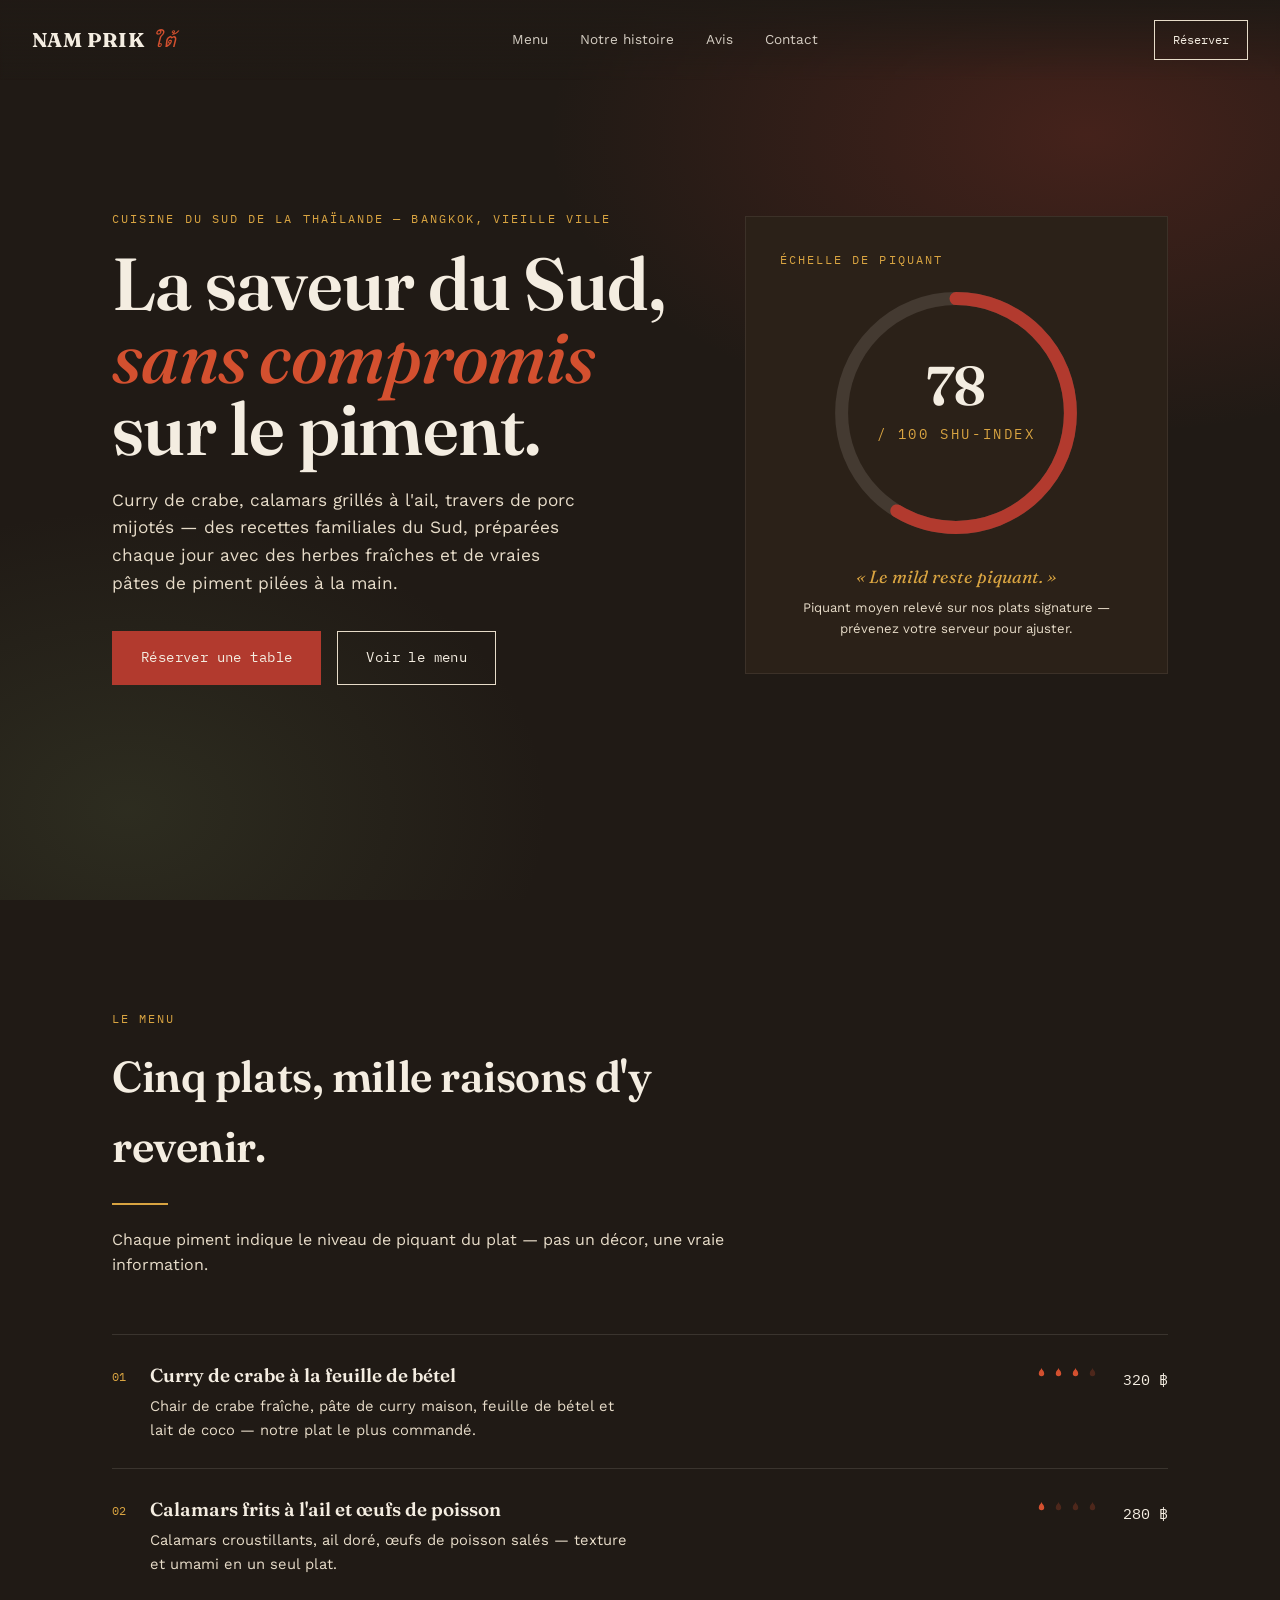
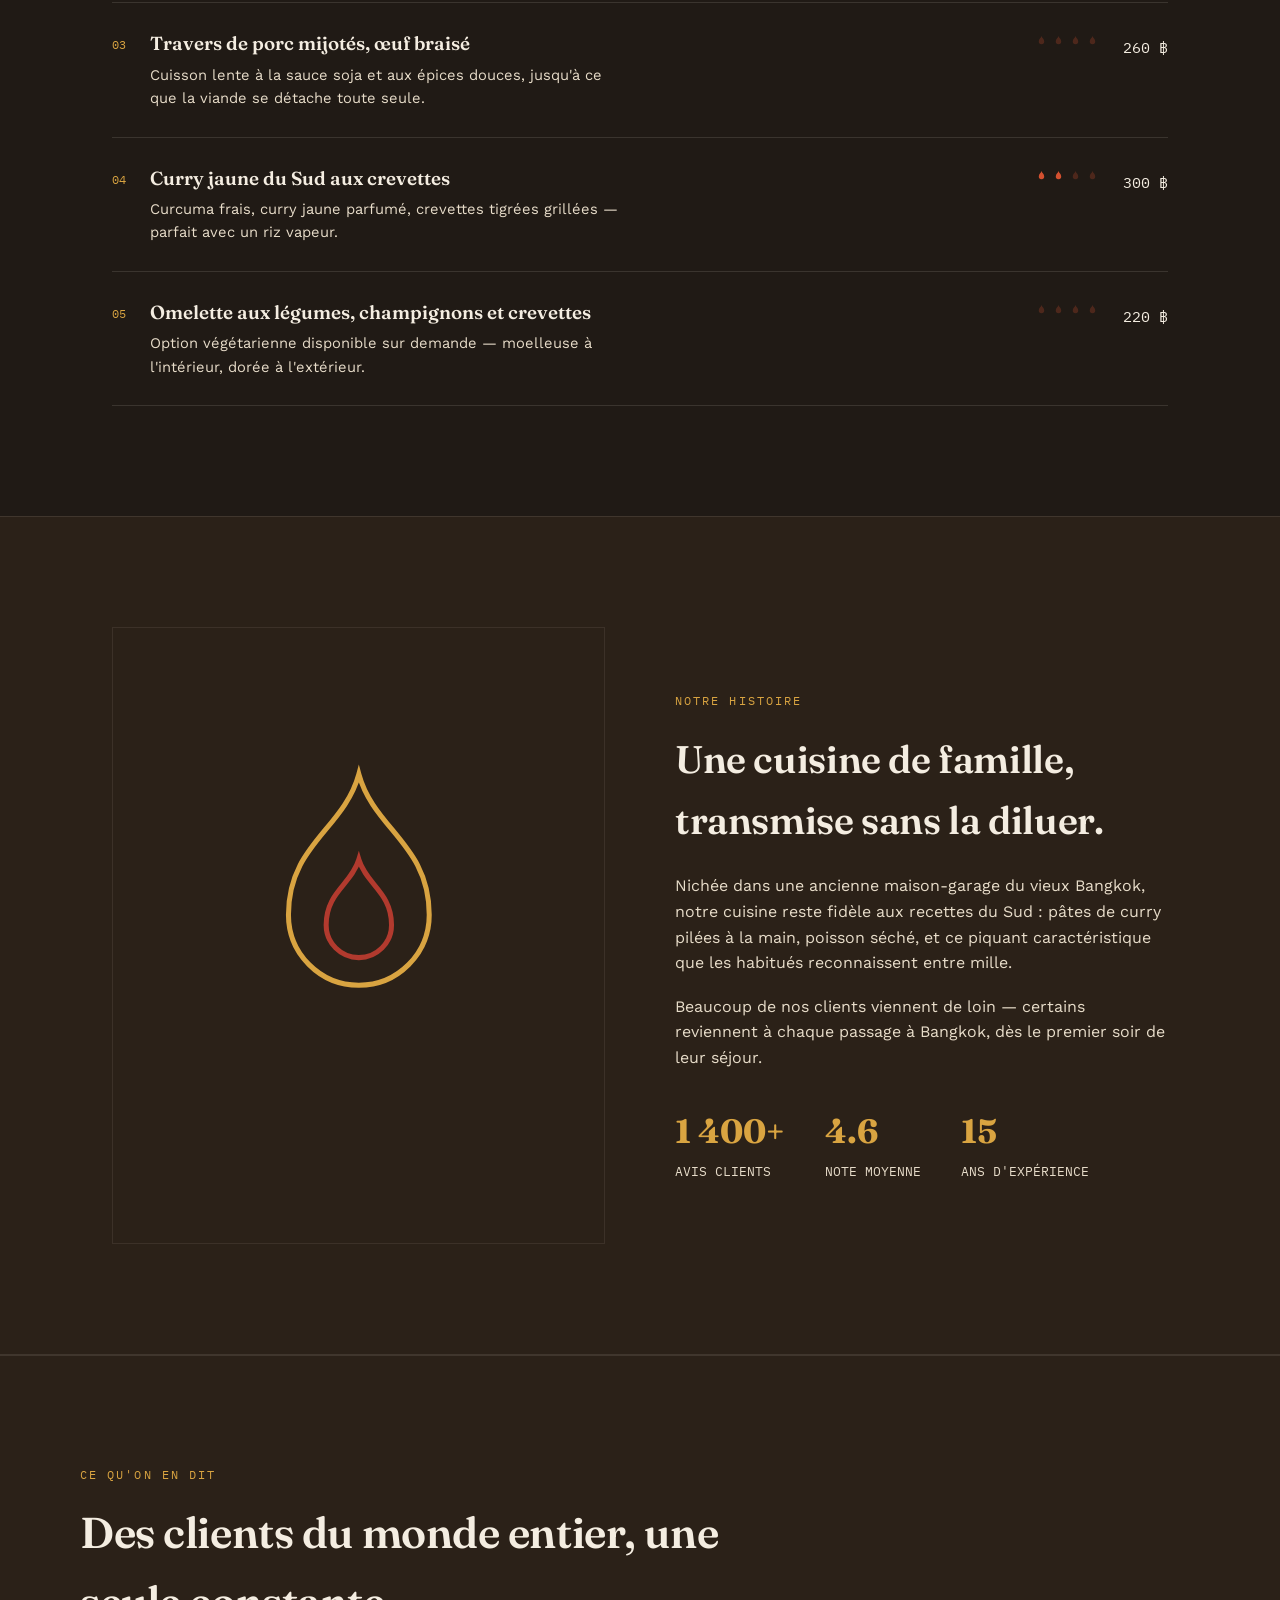
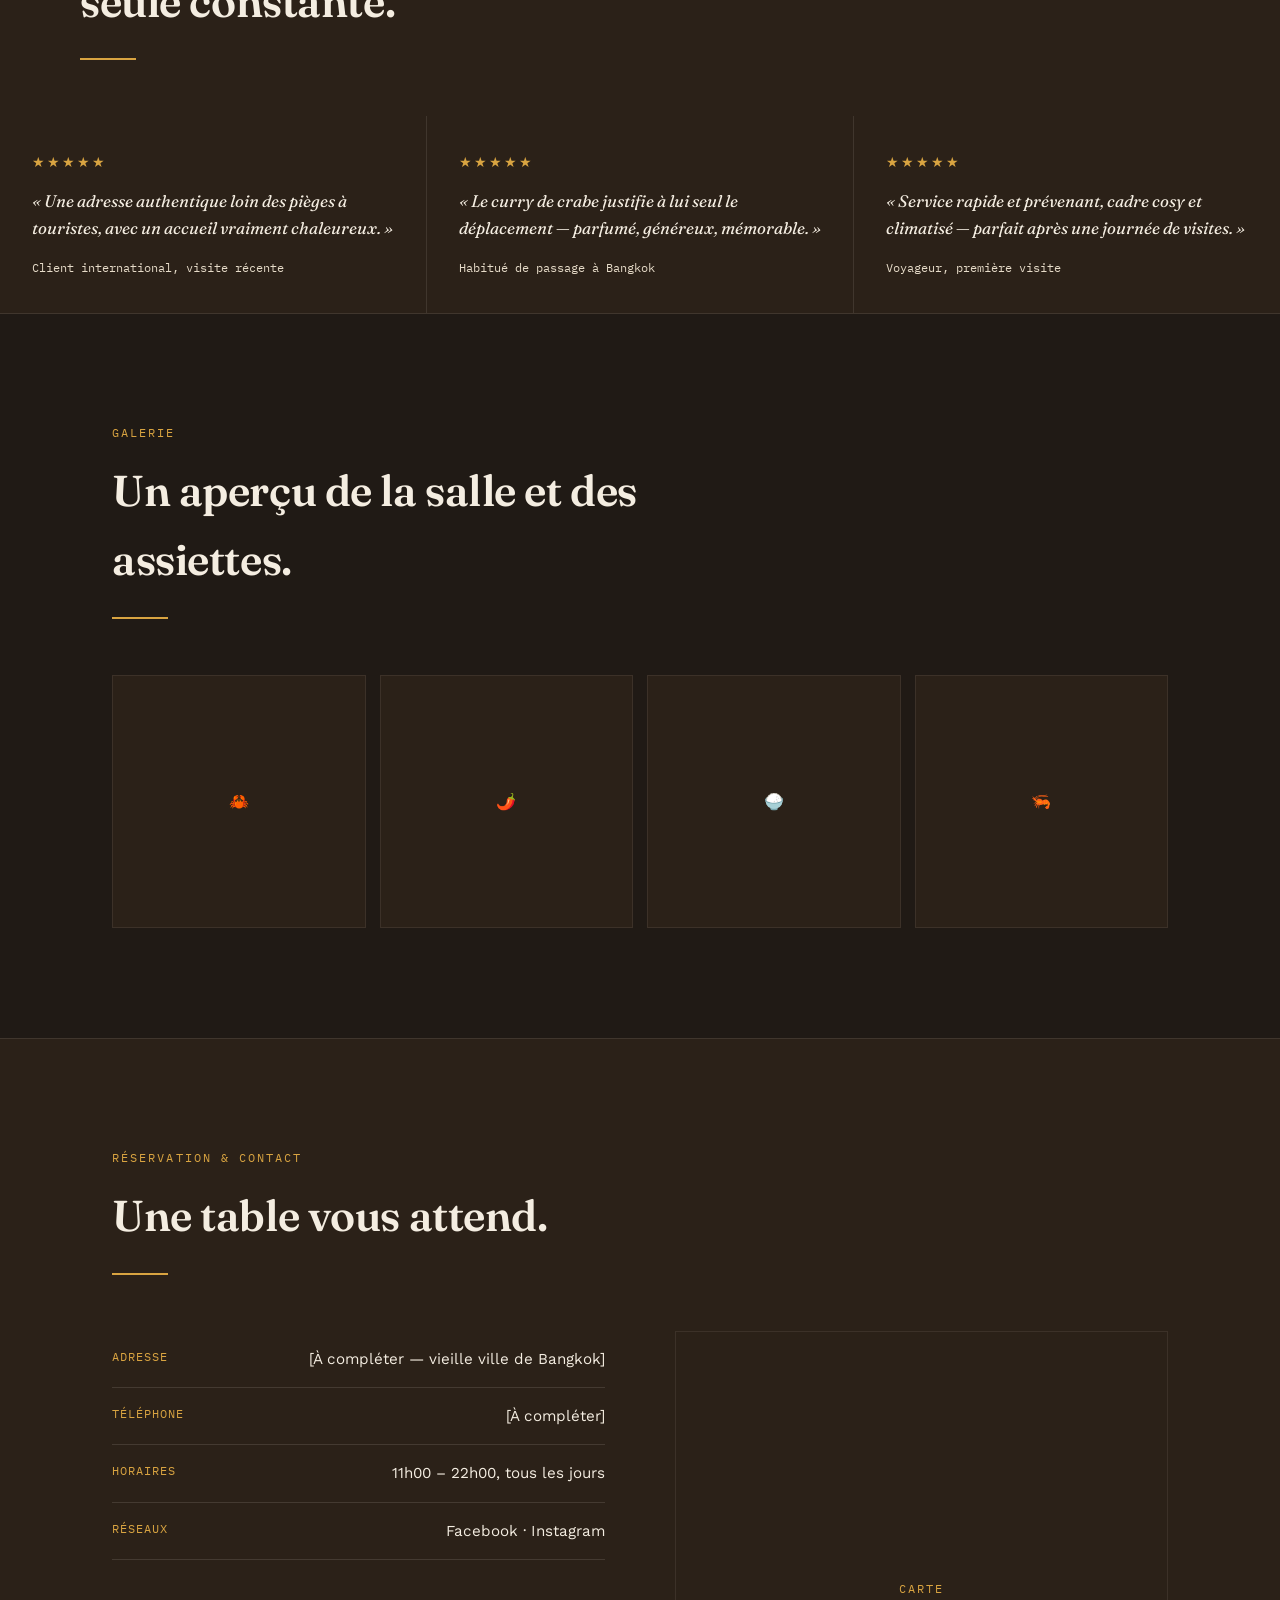
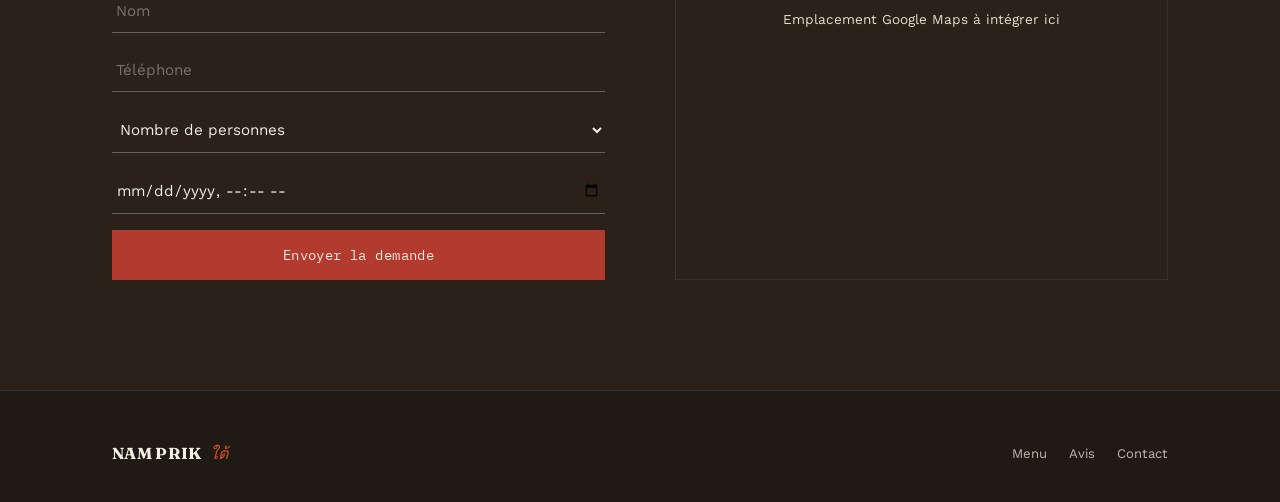
==== index.html @ 3bb49fdb "Rename restaurant-site.html to index.html" ====
<!DOCTYPE html>
<html lang="fr">
<head>
<meta charset="UTF-8">
<meta name="viewport" content="width=device-width, initial-scale=1.0">
<title>Nam Prik — Cuisine du Sud de la Thaïlande | Bangkok</title>
<link rel="preconnect" href="https://fonts.googleapis.com">
<link rel="preconnect" href="https://fonts.gstatic.com" crossorigin>
<link href="https://fonts.googleapis.com/css2?family=Fraunces:ital,opsz,wght@0,9..144,300;0,9..144,500;0,9..144,600;0,9..144,700;1,9..144,500&family=Work+Sans:wght@300;400;500;600&family=IBM+Plex+Mono:wght@400;500&display=swap" rel="stylesheet">
<style>
  :root{
    --charcoal:#201a15;
    --charcoal-2:#2b2118;
    --rice:#f4ede1;
    --rice-dim:#e7dcc9;
    --chili:#b23a2e;
    --chili-bright:#d3502f;
    --turmeric:#d9a441;
    --leaf:#5c6e46;
    --leaf-dark:#3d4a2e;
    --radius:2px;
  }
  *{box-sizing:border-box; margin:0; padding:0;}
  html{scroll-behavior:smooth;}
  body{
    background:var(--charcoal);
    color:var(--rice);
    font-family:'Work Sans', sans-serif;
    font-weight:400;
    line-height:1.6;
    overflow-x:hidden;
  }
  h1,h2,h3{
    font-family:'Fraunces', serif;
    font-weight:600;
    letter-spacing:-0.01em;
  }
  .eyebrow{
    font-family:'IBM Plex Mono', monospace;
    font-size:0.72rem;
    letter-spacing:0.18em;
    text-transform:uppercase;
    color:var(--turmeric);
  }
  a{color:inherit;}
  .wrap{max-width:1120px; margin:0 auto; padding:0 32px;}
  @media (max-width:640px){.wrap{padding:0 20px;}}

  /* ---------- NAV ---------- */
  nav{
    position:fixed; top:0; left:0; right:0; z-index:50;
    display:flex; align-items:center; justify-content:space-between;
    padding:20px 32px;
    background:linear-gradient(to bottom, rgba(32,26,21,0.95), rgba(32,26,21,0));
    backdrop-filter:blur(2px);
  }
  .logo{
    font-family:'Fraunces', serif;
    font-weight:700;
    font-size:1.25rem;
    letter-spacing:0.02em;
    display:flex; align-items:baseline; gap:8px;
  }
  .logo span{color:var(--chili-bright); font-style:italic; font-weight:500;}
  .nav-links{display:flex; gap:32px; font-size:0.85rem;}
  .nav-links a{text-decoration:none; opacity:0.85; transition:opacity .2s;}
  .nav-links a:hover{opacity:1; color:var(--turmeric);}
  .nav-cta{
    font-family:'IBM Plex Mono', monospace;
    font-size:0.78rem;
    border:1px solid var(--rice-dim);
    padding:9px 18px;
    text-decoration:none;
    transition:all .25s;
  }
  .nav-cta:hover{background:var(--chili); border-color:var(--chili);}
  .menu-toggle{display:none; background:none; border:none; color:var(--rice); font-size:1.4rem; cursor:pointer;}
  @media (max-width:820px){
    .nav-links{display:none;}
    .menu-toggle{display:block;}
  }

  /* ---------- HERO ---------- */
  .hero{
    min-height:100vh;
    display:flex; align-items:center;
    position:relative;
    padding-top:100px;
    background:
      radial-gradient(ellipse 900px 500px at 85% 15%, rgba(178,58,46,0.25), transparent 60%),
      radial-gradient(ellipse 700px 500px at 10% 90%, rgba(92,110,70,0.22), transparent 60%),
      var(--charcoal);
  }
  .hero-grid{
    display:grid; grid-template-columns:1.15fr 0.85fr; gap:60px; align-items:center;
    width:100%;
  }
  @media (max-width:900px){ .hero-grid{grid-template-columns:1fr;} }
  .hero h1{
    font-size:clamp(2.6rem, 6vw, 4.6rem);
    line-height:0.98;
    margin:18px 0 22px;
  }
  .hero h1 em{
    font-style:italic; font-weight:500; color:var(--chili-bright);
  }
  .hero p.lede{
    font-size:1.08rem; max-width:480px; color:var(--rice-dim); margin-bottom:34px;
  }
  .hero-ctas{display:flex; gap:16px; flex-wrap:wrap;}
  .btn-primary{
    background:var(--chili); color:var(--rice);
    padding:15px 28px; text-decoration:none;
    font-family:'IBM Plex Mono', monospace; font-size:0.85rem; letter-spacing:0.03em;
    border:1px solid var(--chili);
    transition:all .25s;
  }
  .btn-primary:hover{background:transparent; color:var(--chili-bright);}
  .btn-ghost{
    padding:15px 28px; text-decoration:none; border:1px solid var(--rice-dim);
    font-family:'IBM Plex Mono', monospace; font-size:0.85rem; letter-spacing:0.03em;
    transition:all .25s;
  }
  .btn-ghost:hover{border-color:var(--turmeric); color:var(--turmeric);}

  /* heat dial signature element */
  .heat-panel{
    background:var(--charcoal-2);
    border:1px solid rgba(244,237,225,0.08);
    padding:34px;
  }
  .heat-panel .eyebrow{margin-bottom:14px; display:block;}
  .dial{
    position:relative; width:100%; aspect-ratio:1/1; max-width:260px; margin:0 auto 20px;
  }
  .dial svg{width:100%; height:100%; display:block;}
  .heat-caption{
    text-align:center; font-family:'Fraunces', serif; font-style:italic; font-size:1.1rem; color:var(--turmeric);
  }
  .heat-sub{
    text-align:center; font-size:0.82rem; color:var(--rice-dim); margin-top:6px;
  }

  section{padding:110px 0;}
  .section-head{max-width:640px; margin-bottom:56px;}
  .section-head .eyebrow{margin-bottom:14px; display:block;}
  .section-head h2{font-size:clamp(1.9rem, 3.4vw, 2.7rem);}
  .divider{
    width:56px; height:2px; background:var(--turmeric); margin:22px 0;
  }

  /* ---------- MENU ---------- */
  .menu-list{border-top:1px solid rgba(244,237,225,0.12);}
  .dish{
    display:grid; grid-template-columns:auto 1fr auto auto; gap:24px; align-items:start;
    padding:26px 0; border-bottom:1px solid rgba(244,237,225,0.12);
  }
  @media (max-width:700px){ .dish{grid-template-columns:auto 1fr; row-gap:8px;} .dish .price{grid-column:2; justify-self:start;} .dish .heat{grid-column:2; justify-self:start;} }
  .dish-num{font-family:'IBM Plex Mono', monospace; font-size:0.78rem; color:var(--turmeric); padding-top:6px;}
  .dish-name{font-family:'Fraunces', serif; font-weight:600; font-size:1.18rem;}
  .dish-desc{font-size:0.92rem; color:var(--rice-dim); margin-top:4px; max-width:480px;}
  .heat{display:flex; gap:4px; align-items:center; padding-top:6px;}
  .chili-icon{width:13px; height:13px; opacity:0.25;}
  .chili-icon.on{opacity:1;}
  .price{font-family:'IBM Plex Mono', monospace; font-size:0.95rem; padding-top:6px; white-space:nowrap;}

  /* ---------- ABOUT ---------- */
  .about-grid{display:grid; grid-template-columns:1fr 1fr; gap:70px; align-items:center;}
  @media (max-width:860px){.about-grid{grid-template-columns:1fr;}}
  .about-visual{
    aspect-ratio:4/5; background:var(--charcoal-2); border:1px solid rgba(244,237,225,0.08);
    display:flex; align-items:center; justify-content:center; padding:30px;
  }
  .about-text p{color:var(--rice-dim); margin-bottom:18px; font-size:1rem;}
  .stat-row{display:flex; gap:40px; margin-top:34px; flex-wrap:wrap;}
  .stat b{display:block; font-family:'Fraunces', serif; font-size:2.1rem; color:var(--turmeric);}
  .stat span{font-size:0.8rem; color:var(--rice-dim); font-family:'IBM Plex Mono', monospace;}

  /* ---------- REVIEWS ---------- */
  .reviews-strip{
    background:var(--charcoal-2);
    border-top:1px solid rgba(244,237,225,0.1);
    border-bottom:1px solid rgba(244,237,225,0.1);
  }
  .review-grid{display:grid; grid-template-columns:repeat(3,1fr); gap:1px; background:rgba(244,237,225,0.1);}
  @media (max-width:820px){.review-grid{grid-template-columns:1fr;}}
  .review-card{background:var(--charcoal-2); padding:36px 32px;}
  .review-card .stars{color:var(--turmeric); font-size:0.85rem; margin-bottom:14px; letter-spacing:2px;}
  .review-card p{font-family:'Fraunces', serif; font-style:italic; font-size:1.05rem; color:var(--rice); margin-bottom:16px;}
  .review-card .who{font-family:'IBM Plex Mono', monospace; font-size:0.75rem; color:var(--rice-dim);}

  /* ---------- GALLERY ---------- */
  .gallery-grid{display:grid; grid-template-columns:repeat(4,1fr); gap:14px;}
  @media (max-width:760px){.gallery-grid{grid-template-columns:repeat(2,1fr);}}
  .gtile{
    aspect-ratio:1; background:var(--charcoal-2); border:1px solid rgba(244,237,225,0.08);
    display:flex; align-items:center; justify-content:center;
  }

  /* ---------- CONTACT ---------- */
  .contact-grid{display:grid; grid-template-columns:1fr 1fr; gap:70px;}
  @media (max-width:860px){.contact-grid{grid-template-columns:1fr;}}
  .info-line{display:flex; justify-content:space-between; padding:16px 0; border-bottom:1px solid rgba(244,237,225,0.12); font-size:0.95rem;}
  .info-line .label{font-family:'IBM Plex Mono', monospace; font-size:0.75rem; color:var(--turmeric); text-transform:uppercase; letter-spacing:0.08em;}
  .map-box{
    background:var(--charcoal-2); border:1px solid rgba(244,237,225,0.08);
    height:100%; min-height:280px; display:flex; align-items:center; justify-content:center;
    flex-direction:column; gap:10px;
  }
  form{display:flex; flex-direction:column; gap:16px; margin-top:30px;}
  input, select{
    background:transparent; border:none; border-bottom:1px solid rgba(244,237,225,0.3);
    color:var(--rice); font-family:'Work Sans', sans-serif; font-size:0.95rem; padding:12px 4px;
  }
  input::placeholder{color:rgba(244,237,225,0.4);}
  input:focus, select:focus{outline:none; border-bottom-color:var(--turmeric);}
  select option{background:var(--charcoal);}

  footer{
    padding:50px 0 36px; border-top:1px solid rgba(244,237,225,0.1);
    display:flex; justify-content:space-between; align-items:center; flex-wrap:wrap; gap:16px;
  }
  footer .logo{font-size:1rem;}
  .foot-links{display:flex; gap:22px; font-size:0.82rem;}
  .foot-links a{text-decoration:none; opacity:0.75;}
  .foot-links a:hover{opacity:1; color:var(--turmeric);}

  @media (prefers-reduced-motion: reduce){
    html{scroll-behavior:auto;}
  }

  a:focus-visible, button:focus-visible{outline:2px solid var(--turmeric); outline-offset:3px;}
</style>
</head>
<body>

<nav>
  <div class="logo">NAM PRIK <span>ใต้</span></div>
  <div class="nav-links">
    <a href="#menu">Menu</a>
    <a href="#histoire">Notre histoire</a>
    <a href="#avis">Avis</a>
    <a href="#contact">Contact</a>
  </div>
  <a class="nav-cta" href="#reserver">Réserver</a>
</nav>

<section class="hero">
  <div class="wrap hero-grid">
    <div>
      <span class="eyebrow">Cuisine du Sud de la Thaïlande — Bangkok, vieille ville</span>
      <h1>La saveur du Sud, <em>sans compromis</em> sur le piment.</h1>
      <p class="lede">Curry de crabe, calamars grillés à l'ail, travers de porc mijotés — des recettes familiales du Sud, préparées chaque jour avec des herbes fraîches et de vraies pâtes de piment pilées à la main.</p>
      <div class="hero-ctas">
        <a href="#reserver" class="btn-primary">Réserver une table</a>
        <a href="#menu" class="btn-ghost">Voir le menu</a>
      </div>
    </div>
    <div class="heat-panel">
      <span class="eyebrow">Échelle de piquant</span>
      <div class="dial">
        <svg viewBox="0 0 200 200">
          <circle cx="100" cy="100" r="88" fill="none" stroke="rgba(244,237,225,0.12)" stroke-width="10"/>
          <circle cx="100" cy="100" r="88" fill="none" stroke="#b23a2e" stroke-width="10"
                  stroke-dasharray="414" stroke-dashoffset="90" stroke-linecap="round"
                  transform="rotate(-90 100 100)"/>
          <text x="100" y="94" text-anchor="middle" font-family="Fraunces, serif" font-size="42" fill="#f4ede1" font-weight="600">78</text>
          <text x="100" y="120" text-anchor="middle" font-family="IBM Plex Mono, monospace" font-size="11" fill="#d9a441" letter-spacing="2">/ 100 SHU-INDEX</text>
        </svg>
      </div>
      <p class="heat-caption">« Le mild reste piquant. »</p>
      <p class="heat-sub">Piquant moyen relevé sur nos plats signature — prévenez votre serveur pour ajuster.</p>
    </div>
  </div>
</section>

<section id="menu">
  <div class="wrap">
    <div class="section-head">
      <span class="eyebrow">Le menu</span>
      <h2>Cinq plats, mille raisons d'y revenir.</h2>
      <div class="divider"></div>
      <p style="color:var(--rice-dim)">Chaque piment indique le niveau de piquant du plat — pas un décor, une vraie information.</p>
    </div>

    <div class="menu-list">
      <div class="dish">
        <span class="dish-num">01</span>
        <div>
          <div class="dish-name">Curry de crabe à la feuille de bétel</div>
          <div class="dish-desc">Chair de crabe fraîche, pâte de curry maison, feuille de bétel et lait de coco — notre plat le plus commandé.</div>
        </div>
        <div class="heat">
          <svg class="chili-icon on" viewBox="0 0 24 24" fill="#d3502f"><path d="M12 2c-1 4-5 5-5 10a5 5 0 0010 0c0-5-4-6-5-10z"/></svg>
          <svg class="chili-icon on" viewBox="0 0 24 24" fill="#d3502f"><path d="M12 2c-1 4-5 5-5 10a5 5 0 0010 0c0-5-4-6-5-10z"/></svg>
          <svg class="chili-icon on" viewBox="0 0 24 24" fill="#d3502f"><path d="M12 2c-1 4-5 5-5 10a5 5 0 0010 0c0-5-4-6-5-10z"/></svg>
          <svg class="chili-icon" viewBox="0 0 24 24" fill="#d3502f"><path d="M12 2c-1 4-5 5-5 10a5 5 0 0010 0c0-5-4-6-5-10z"/></svg>
        </div>
        <span class="price">320 ฿</span>
      </div>

      <div class="dish">
        <span class="dish-num">02</span>
        <div>
          <div class="dish-name">Calamars frits à l'ail et œufs de poisson</div>
          <div class="dish-desc">Calamars croustillants, ail doré, œufs de poisson salés — texture et umami en un seul plat.</div>
        </div>
        <div class="heat">
          <svg class="chili-icon on" viewBox="0 0 24 24" fill="#d3502f"><path d="M12 2c-1 4-5 5-5 10a5 5 0 0010 0c0-5-4-6-5-10z"/></svg>
          <svg class="chili-icon" viewBox="0 0 24 24" fill="#d3502f"><path d="M12 2c-1 4-5 5-5 10a5 5 0 0010 0c0-5-4-6-5-10z"/></svg>
          <svg class="chili-icon" viewBox="0 0 24 24" fill="#d3502f"><path d="M12 2c-1 4-5 5-5 10a5 5 0 0010 0c0-5-4-6-5-10z"/></svg>
          <svg class="chili-icon" viewBox="0 0 24 24" fill="#d3502f"><path d="M12 2c-1 4-5 5-5 10a5 5 0 0010 0c0-5-4-6-5-10z"/></svg>
        </div>
        <span class="price">280 ฿</span>
      </div>

      <div class="dish">
        <span class="dish-num">03</span>
        <div>
          <div class="dish-name">Travers de porc mijotés, œuf braisé</div>
          <div class="dish-desc">Cuisson lente à la sauce soja et aux épices douces, jusqu'à ce que la viande se détache toute seule.</div>
        </div>
        <div class="heat">
          <svg class="chili-icon" viewBox="0 0 24 24" fill="#d3502f"><path d="M12 2c-1 4-5 5-5 10a5 5 0 0010 0c0-5-4-6-5-10z"/></svg>
          <svg class="chili-icon" viewBox="0 0 24 24" fill="#d3502f"><path d="M12 2c-1 4-5 5-5 10a5 5 0 0010 0c0-5-4-6-5-10z"/></svg>
          <svg class="chili-icon" viewBox="0 0 24 24" fill="#d3502f"><path d="M12 2c-1 4-5 5-5 10a5 5 0 0010 0c0-5-4-6-5-10z"/></svg>
          <svg class="chili-icon" viewBox="0 0 24 24" fill="#d3502f"><path d="M12 2c-1 4-5 5-5 10a5 5 0 0010 0c0-5-4-6-5-10z"/></svg>
        </div>
        <span class="price">260 ฿</span>
      </div>

      <div class="dish">
        <span class="dish-num">04</span>
        <div>
          <div class="dish-name">Curry jaune du Sud aux crevettes</div>
          <div class="dish-desc">Curcuma frais, curry jaune parfumé, crevettes tigrées grillées — parfait avec un riz vapeur.</div>
        </div>
        <div class="heat">
          <svg class="chili-icon on" viewBox="0 0 24 24" fill="#d3502f"><path d="M12 2c-1 4-5 5-5 10a5 5 0 0010 0c0-5-4-6-5-10z"/></svg>
          <svg class="chili-icon on" viewBox="0 0 24 24" fill="#d3502f"><path d="M12 2c-1 4-5 5-5 10a5 5 0 0010 0c0-5-4-6-5-10z"/></svg>
          <svg class="chili-icon" viewBox="0 0 24 24" fill="#d3502f"><path d="M12 2c-1 4-5 5-5 10a5 5 0 0010 0c0-5-4-6-5-10z"/></svg>
          <svg class="chili-icon" viewBox="0 0 24 24" fill="#d3502f"><path d="M12 2c-1 4-5 5-5 10a5 5 0 0010 0c0-5-4-6-5-10z"/></svg>
        </div>
        <span class="price">300 ฿</span>
      </div>

      <div class="dish">
        <span class="dish-num">05</span>
        <div>
          <div class="dish-name">Omelette aux légumes, champignons et crevettes</div>
          <div class="dish-desc">Option végétarienne disponible sur demande — moelleuse à l'intérieur, dorée à l'extérieur.</div>
        </div>
        <div class="heat">
          <svg class="chili-icon" viewBox="0 0 24 24" fill="#d3502f"><path d="M12 2c-1 4-5 5-5 10a5 5 0 0010 0c0-5-4-6-5-10z"/></svg>
          <svg class="chili-icon" viewBox="0 0 24 24" fill="#d3502f"><path d="M12 2c-1 4-5 5-5 10a5 5 0 0010 0c0-5-4-6-5-10z"/></svg>
          <svg class="chili-icon" viewBox="0 0 24 24" fill="#d3502f"><path d="M12 2c-1 4-5 5-5 10a5 5 0 0010 0c0-5-4-6-5-10z"/></svg>
          <svg class="chili-icon" viewBox="0 0 24 24" fill="#d3502f"><path d="M12 2c-1 4-5 5-5 10a5 5 0 0010 0c0-5-4-6-5-10z"/></svg>
        </div>
        <span class="price">220 ฿</span>
      </div>
    </div>
  </div>
</section>

<section id="histoire" style="background:var(--charcoal-2); border-top:1px solid rgba(244,237,225,0.1); border-bottom:1px solid rgba(244,237,225,0.1);">
  <div class="wrap about-grid">
    <div class="about-visual">
      <svg width="70%" viewBox="0 0 120 140" fill="none">
        <path d="M60 6c-6 22-28 28-28 56a28 28 0 0056 0c0-28-22-34-28-56z" stroke="#d9a441" stroke-width="2"/>
        <path d="M60 40c-3 10-13 13-13 26a13 13 0 0026 0c0-13-10-16-13-26z" stroke="#b23a2e" stroke-width="2"/>
      </svg>
    </div>
    <div class="about-text">
      <span class="eyebrow">Notre histoire</span>
      <h2 style="margin:16px 0 22px; font-size:clamp(1.8rem,3vw,2.4rem);">Une cuisine de famille, transmise sans la diluer.</h2>
      <p>Nichée dans une ancienne maison-garage du vieux Bangkok, notre cuisine reste fidèle aux recettes du Sud : pâtes de curry pilées à la main, poisson séché, et ce piquant caractéristique que les habitués reconnaissent entre mille.</p>
      <p>Beaucoup de nos clients viennent de loin — certains reviennent à chaque passage à Bangkok, dès le premier soir de leur séjour.</p>
      <div class="stat-row">
        <div class="stat"><b>1 400+</b><span>AVIS CLIENTS</span></div>
        <div class="stat"><b>4.6</b><span>NOTE MOYENNE</span></div>
        <div class="stat"><b>15</b><span>ANS D'EXPÉRIENCE</span></div>
      </div>
    </div>
  </div>
</section>

<section id="avis" class="reviews-strip" style="padding:0;">
  <div style="padding:110px 0 0;" class="wrap">
    <div class="section-head">
      <span class="eyebrow">Ce qu'on en dit</span>
      <h2>Des clients du monde entier, une seule constante.</h2>
      <div class="divider"></div>
    </div>
  </div>
  <div class="review-grid">
    <div class="review-card">
      <div class="stars">★★★★★</div>
      <p>« Une adresse authentique loin des pièges à touristes, avec un accueil vraiment chaleureux. »</p>
      <div class="who">Client international, visite récente</div>
    </div>
    <div class="review-card">
      <div class="stars">★★★★★</div>
      <p>« Le curry de crabe justifie à lui seul le déplacement — parfumé, généreux, mémorable. »</p>
      <div class="who">Habitué de passage à Bangkok</div>
    </div>
    <div class="review-card">
      <div class="stars">★★★★★</div>
      <p>« Service rapide et prévenant, cadre cosy et climatisé — parfait après une journée de visites. »</p>
      <div class="who">Voyageur, première visite</div>
    </div>
  </div>
</section>

<section id="galerie">
  <div class="wrap">
    <div class="section-head">
      <span class="eyebrow">Galerie</span>
      <h2>Un aperçu de la salle et des assiettes.</h2>
      <div class="divider"></div>
    </div>
    <div class="gallery-grid">
      <div class="gtile">🦀</div>
      <div class="gtile">🌶️</div>
      <div class="gtile">🍚</div>
      <div class="gtile">🦐</div>
    </div>
  </div>
</section>

<section id="contact" style="background:var(--charcoal-2); border-top:1px solid rgba(244,237,225,0.1);">
  <div class="wrap">
    <div class="section-head">
      <span class="eyebrow" id="reserver">Réservation & contact</span>
      <h2>Une table vous attend.</h2>
      <div class="divider"></div>
    </div>
    <div class="contact-grid">
      <div>
        <div class="info-line"><span class="label">Adresse</span><span>[À compléter — vieille ville de Bangkok]</span></div>
        <div class="info-line"><span class="label">Téléphone</span><span>[À compléter]</span></div>
        <div class="info-line"><span class="label">Horaires</span><span>11h00 – 22h00, tous les jours</span></div>
        <div class="info-line"><span class="label">Réseaux</span><span>Facebook · Instagram</span></div>

        <form onsubmit="event.preventDefault(); this.querySelector('.confirm').style.display='block';">
          <input type="text" placeholder="Nom" required>
          <input type="tel" placeholder="Téléphone" required>
          <select required>
            <option value="" disabled selected>Nombre de personnes</option>
            <option>1–2</option>
            <option>3–4</option>
            <option>5+</option>
          </select>
          <input type="datetime-local" required>
          <button type="submit" class="btn-primary" style="cursor:pointer;">Envoyer la demande</button>
          <p class="confirm" style="display:none; font-family:'IBM Plex Mono', monospace; font-size:0.8rem; color:var(--turmeric);">Demande envoyée — le restaurant vous confirmera par téléphone.</p>
        </form>
      </div>
      <div class="map-box">
        <span class="eyebrow">Carte</span>
        <p style="color:var(--rice-dim); font-size:0.85rem;">Emplacement Google Maps à intégrer ici</p>
      </div>
    </div>
  </div>
</section>

<footer>
  <div class="wrap" style="display:flex; justify-content:space-between; align-items:center; flex-wrap:wrap; gap:16px; width:100%;">
    <div class="logo">NAM PRIK <span>ใต้</span></div>
    <div class="foot-links">
      <a href="#menu">Menu</a>
      <a href="#avis">Avis</a>
      <a href="#contact">Contact</a>
    </div>
  </div>
</footer>

</body>
</html>
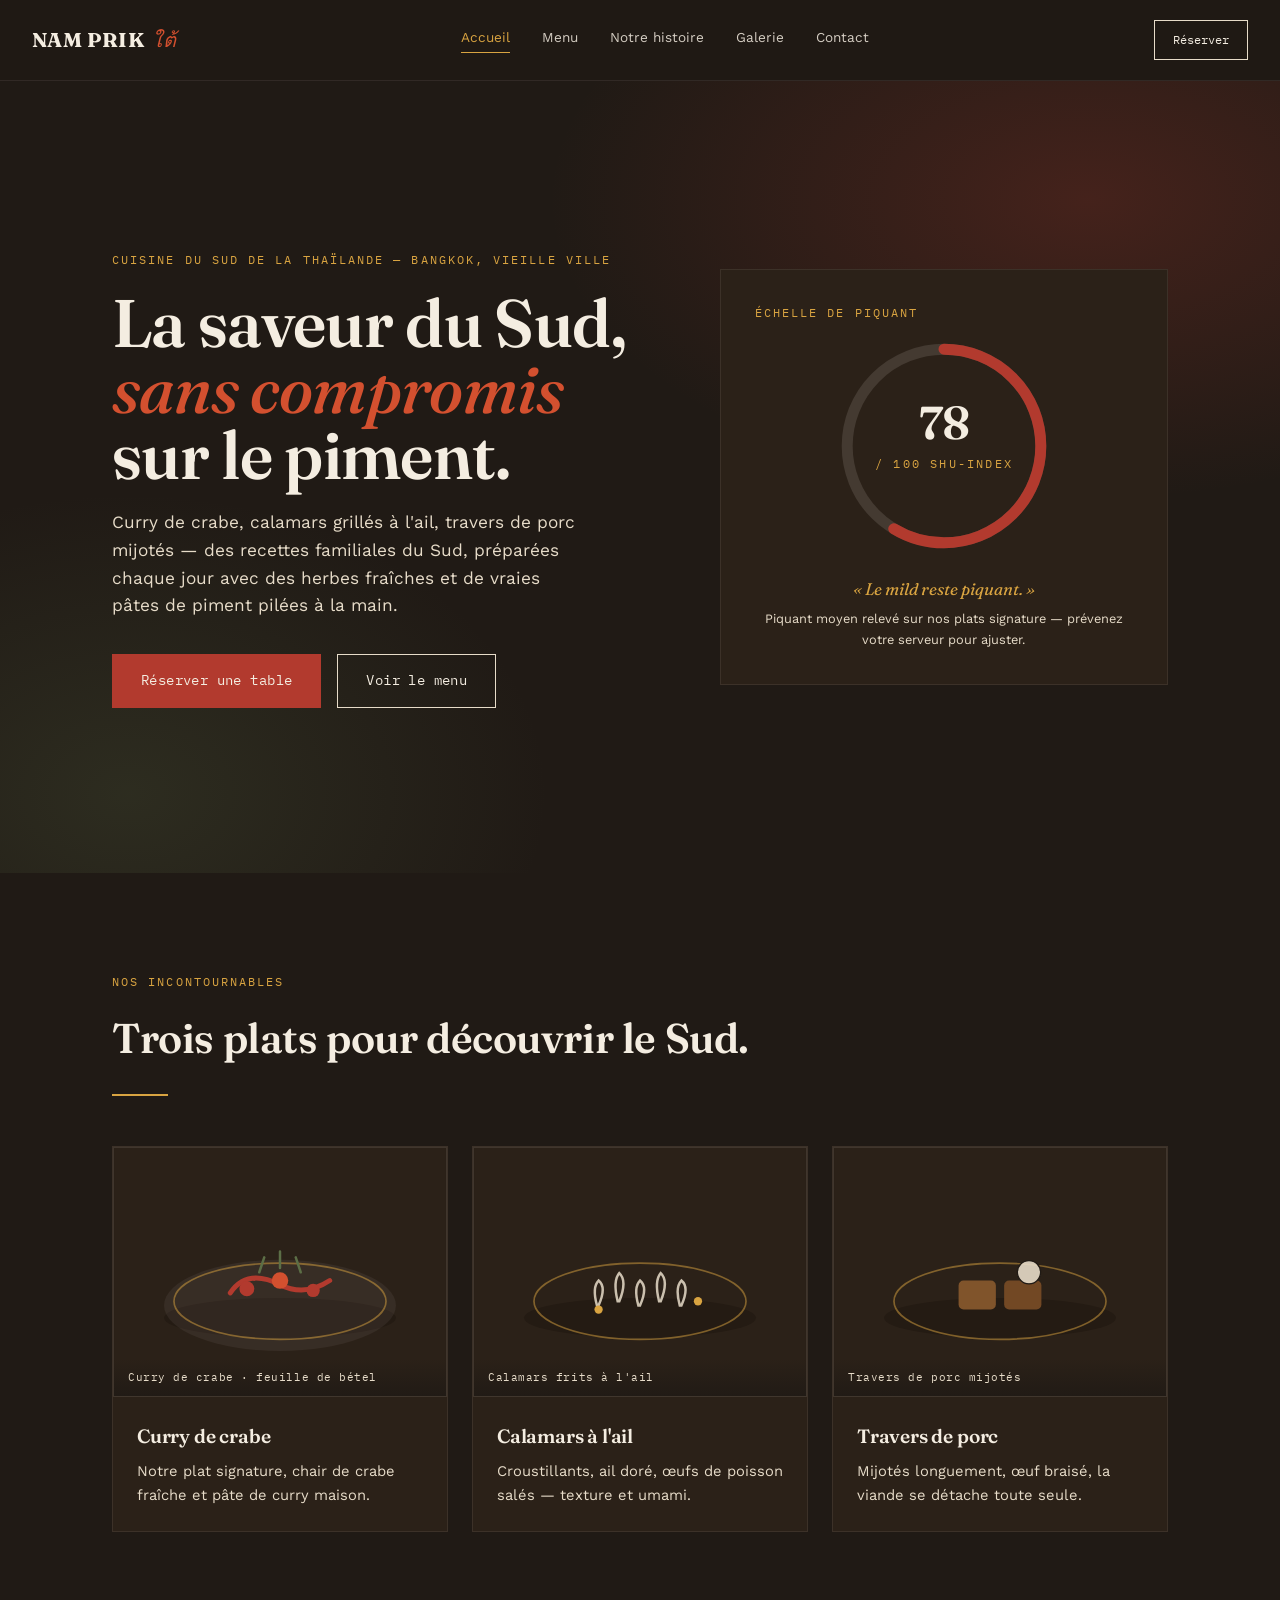
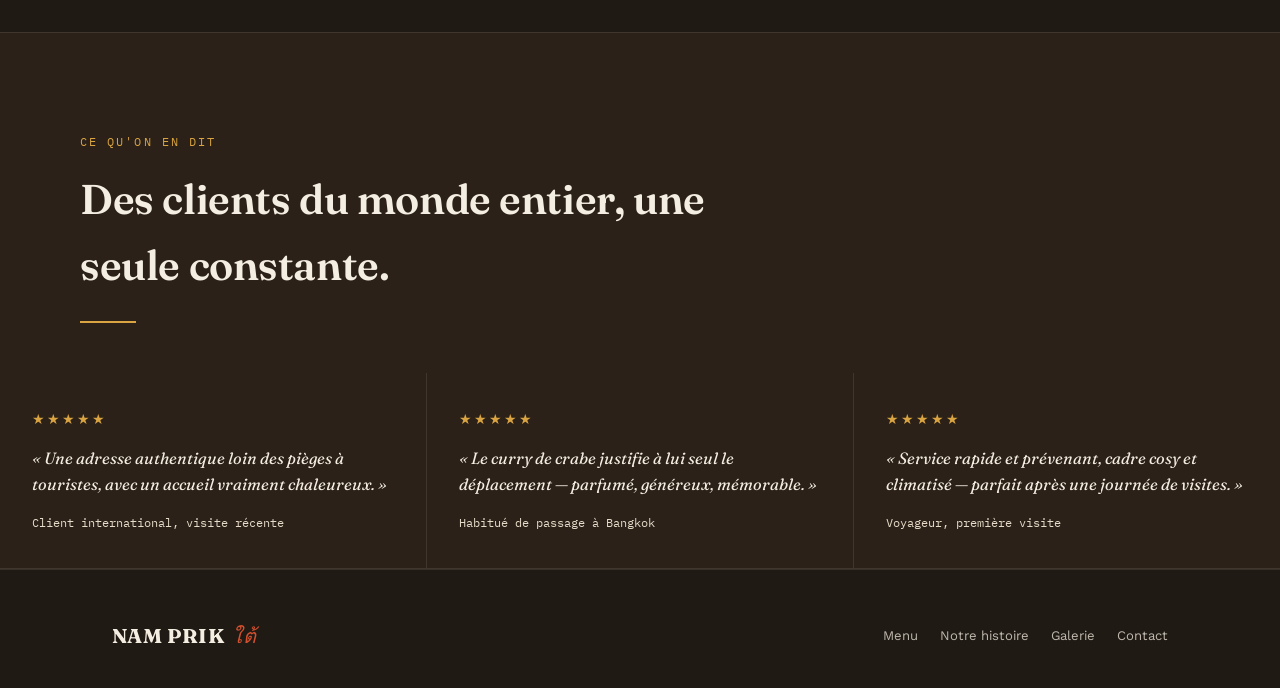
==== commit 3535145e: "Add files via upload" ====
--- a/index.html
+++ b/index.html
@@ -3,246 +3,24 @@
 <head>
 <meta charset="UTF-8">
 <meta name="viewport" content="width=device-width, initial-scale=1.0">
-<title>Nam Prik — Cuisine du Sud de la Thaïlande | Bangkok</title>
+<title>Nam Prik Tai — Cuisine du Sud de la Thaïlande | Bangkok</title>
 <link rel="preconnect" href="https://fonts.googleapis.com">
 <link rel="preconnect" href="https://fonts.gstatic.com" crossorigin>
 <link href="https://fonts.googleapis.com/css2?family=Fraunces:ital,opsz,wght@0,9..144,300;0,9..144,500;0,9..144,600;0,9..144,700;1,9..144,500&family=Work+Sans:wght@300;400;500;600&family=IBM+Plex+Mono:wght@400;500&display=swap" rel="stylesheet">
-<style>
-  :root{
-    --charcoal:#201a15;
-    --charcoal-2:#2b2118;
-    --rice:#f4ede1;
-    --rice-dim:#e7dcc9;
-    --chili:#b23a2e;
-    --chili-bright:#d3502f;
-    --turmeric:#d9a441;
-    --leaf:#5c6e46;
-    --leaf-dark:#3d4a2e;
-    --radius:2px;
-  }
-  *{box-sizing:border-box; margin:0; padding:0;}
-  html{scroll-behavior:smooth;}
-  body{
-    background:var(--charcoal);
-    color:var(--rice);
-    font-family:'Work Sans', sans-serif;
-    font-weight:400;
-    line-height:1.6;
-    overflow-x:hidden;
-  }
-  h1,h2,h3{
-    font-family:'Fraunces', serif;
-    font-weight:600;
-    letter-spacing:-0.01em;
-  }
-  .eyebrow{
-    font-family:'IBM Plex Mono', monospace;
-    font-size:0.72rem;
-    letter-spacing:0.18em;
-    text-transform:uppercase;
-    color:var(--turmeric);
-  }
-  a{color:inherit;}
-  .wrap{max-width:1120px; margin:0 auto; padding:0 32px;}
-  @media (max-width:640px){.wrap{padding:0 20px;}}
-
-  /* ---------- NAV ---------- */
-  nav{
-    position:fixed; top:0; left:0; right:0; z-index:50;
-    display:flex; align-items:center; justify-content:space-between;
-    padding:20px 32px;
-    background:linear-gradient(to bottom, rgba(32,26,21,0.95), rgba(32,26,21,0));
-    backdrop-filter:blur(2px);
-  }
-  .logo{
-    font-family:'Fraunces', serif;
-    font-weight:700;
-    font-size:1.25rem;
-    letter-spacing:0.02em;
-    display:flex; align-items:baseline; gap:8px;
-  }
-  .logo span{color:var(--chili-bright); font-style:italic; font-weight:500;}
-  .nav-links{display:flex; gap:32px; font-size:0.85rem;}
-  .nav-links a{text-decoration:none; opacity:0.85; transition:opacity .2s;}
-  .nav-links a:hover{opacity:1; color:var(--turmeric);}
-  .nav-cta{
-    font-family:'IBM Plex Mono', monospace;
-    font-size:0.78rem;
-    border:1px solid var(--rice-dim);
-    padding:9px 18px;
-    text-decoration:none;
-    transition:all .25s;
-  }
-  .nav-cta:hover{background:var(--chili); border-color:var(--chili);}
-  .menu-toggle{display:none; background:none; border:none; color:var(--rice); font-size:1.4rem; cursor:pointer;}
-  @media (max-width:820px){
-    .nav-links{display:none;}
-    .menu-toggle{display:block;}
-  }
-
-  /* ---------- HERO ---------- */
-  .hero{
-    min-height:100vh;
-    display:flex; align-items:center;
-    position:relative;
-    padding-top:100px;
-    background:
-      radial-gradient(ellipse 900px 500px at 85% 15%, rgba(178,58,46,0.25), transparent 60%),
-      radial-gradient(ellipse 700px 500px at 10% 90%, rgba(92,110,70,0.22), transparent 60%),
-      var(--charcoal);
-  }
-  .hero-grid{
-    display:grid; grid-template-columns:1.15fr 0.85fr; gap:60px; align-items:center;
-    width:100%;
-  }
-  @media (max-width:900px){ .hero-grid{grid-template-columns:1fr;} }
-  .hero h1{
-    font-size:clamp(2.6rem, 6vw, 4.6rem);
-    line-height:0.98;
-    margin:18px 0 22px;
-  }
-  .hero h1 em{
-    font-style:italic; font-weight:500; color:var(--chili-bright);
-  }
-  .hero p.lede{
-    font-size:1.08rem; max-width:480px; color:var(--rice-dim); margin-bottom:34px;
-  }
-  .hero-ctas{display:flex; gap:16px; flex-wrap:wrap;}
-  .btn-primary{
-    background:var(--chili); color:var(--rice);
-    padding:15px 28px; text-decoration:none;
-    font-family:'IBM Plex Mono', monospace; font-size:0.85rem; letter-spacing:0.03em;
-    border:1px solid var(--chili);
-    transition:all .25s;
-  }
-  .btn-primary:hover{background:transparent; color:var(--chili-bright);}
-  .btn-ghost{
-    padding:15px 28px; text-decoration:none; border:1px solid var(--rice-dim);
-    font-family:'IBM Plex Mono', monospace; font-size:0.85rem; letter-spacing:0.03em;
-    transition:all .25s;
-  }
-  .btn-ghost:hover{border-color:var(--turmeric); color:var(--turmeric);}
-
-  /* heat dial signature element */
-  .heat-panel{
-    background:var(--charcoal-2);
-    border:1px solid rgba(244,237,225,0.08);
-    padding:34px;
-  }
-  .heat-panel .eyebrow{margin-bottom:14px; display:block;}
-  .dial{
-    position:relative; width:100%; aspect-ratio:1/1; max-width:260px; margin:0 auto 20px;
-  }
-  .dial svg{width:100%; height:100%; display:block;}
-  .heat-caption{
-    text-align:center; font-family:'Fraunces', serif; font-style:italic; font-size:1.1rem; color:var(--turmeric);
-  }
-  .heat-sub{
-    text-align:center; font-size:0.82rem; color:var(--rice-dim); margin-top:6px;
-  }
-
-  section{padding:110px 0;}
-  .section-head{max-width:640px; margin-bottom:56px;}
-  .section-head .eyebrow{margin-bottom:14px; display:block;}
-  .section-head h2{font-size:clamp(1.9rem, 3.4vw, 2.7rem);}
-  .divider{
-    width:56px; height:2px; background:var(--turmeric); margin:22px 0;
-  }
-
-  /* ---------- MENU ---------- */
-  .menu-list{border-top:1px solid rgba(244,237,225,0.12);}
-  .dish{
-    display:grid; grid-template-columns:auto 1fr auto auto; gap:24px; align-items:start;
-    padding:26px 0; border-bottom:1px solid rgba(244,237,225,0.12);
-  }
-  @media (max-width:700px){ .dish{grid-template-columns:auto 1fr; row-gap:8px;} .dish .price{grid-column:2; justify-self:start;} .dish .heat{grid-column:2; justify-self:start;} }
-  .dish-num{font-family:'IBM Plex Mono', monospace; font-size:0.78rem; color:var(--turmeric); padding-top:6px;}
-  .dish-name{font-family:'Fraunces', serif; font-weight:600; font-size:1.18rem;}
-  .dish-desc{font-size:0.92rem; color:var(--rice-dim); margin-top:4px; max-width:480px;}
-  .heat{display:flex; gap:4px; align-items:center; padding-top:6px;}
-  .chili-icon{width:13px; height:13px; opacity:0.25;}
-  .chili-icon.on{opacity:1;}
-  .price{font-family:'IBM Plex Mono', monospace; font-size:0.95rem; padding-top:6px; white-space:nowrap;}
-
-  /* ---------- ABOUT ---------- */
-  .about-grid{display:grid; grid-template-columns:1fr 1fr; gap:70px; align-items:center;}
-  @media (max-width:860px){.about-grid{grid-template-columns:1fr;}}
-  .about-visual{
-    aspect-ratio:4/5; background:var(--charcoal-2); border:1px solid rgba(244,237,225,0.08);
-    display:flex; align-items:center; justify-content:center; padding:30px;
-  }
-  .about-text p{color:var(--rice-dim); margin-bottom:18px; font-size:1rem;}
-  .stat-row{display:flex; gap:40px; margin-top:34px; flex-wrap:wrap;}
-  .stat b{display:block; font-family:'Fraunces', serif; font-size:2.1rem; color:var(--turmeric);}
-  .stat span{font-size:0.8rem; color:var(--rice-dim); font-family:'IBM Plex Mono', monospace;}
-
-  /* ---------- REVIEWS ---------- */
-  .reviews-strip{
-    background:var(--charcoal-2);
-    border-top:1px solid rgba(244,237,225,0.1);
-    border-bottom:1px solid rgba(244,237,225,0.1);
-  }
-  .review-grid{display:grid; grid-template-columns:repeat(3,1fr); gap:1px; background:rgba(244,237,225,0.1);}
-  @media (max-width:820px){.review-grid{grid-template-columns:1fr;}}
-  .review-card{background:var(--charcoal-2); padding:36px 32px;}
-  .review-card .stars{color:var(--turmeric); font-size:0.85rem; margin-bottom:14px; letter-spacing:2px;}
-  .review-card p{font-family:'Fraunces', serif; font-style:italic; font-size:1.05rem; color:var(--rice); margin-bottom:16px;}
-  .review-card .who{font-family:'IBM Plex Mono', monospace; font-size:0.75rem; color:var(--rice-dim);}
-
-  /* ---------- GALLERY ---------- */
-  .gallery-grid{display:grid; grid-template-columns:repeat(4,1fr); gap:14px;}
-  @media (max-width:760px){.gallery-grid{grid-template-columns:repeat(2,1fr);}}
-  .gtile{
-    aspect-ratio:1; background:var(--charcoal-2); border:1px solid rgba(244,237,225,0.08);
-    display:flex; align-items:center; justify-content:center;
-  }
-
-  /* ---------- CONTACT ---------- */
-  .contact-grid{display:grid; grid-template-columns:1fr 1fr; gap:70px;}
-  @media (max-width:860px){.contact-grid{grid-template-columns:1fr;}}
-  .info-line{display:flex; justify-content:space-between; padding:16px 0; border-bottom:1px solid rgba(244,237,225,0.12); font-size:0.95rem;}
-  .info-line .label{font-family:'IBM Plex Mono', monospace; font-size:0.75rem; color:var(--turmeric); text-transform:uppercase; letter-spacing:0.08em;}
-  .map-box{
-    background:var(--charcoal-2); border:1px solid rgba(244,237,225,0.08);
-    height:100%; min-height:280px; display:flex; align-items:center; justify-content:center;
-    flex-direction:column; gap:10px;
-  }
-  form{display:flex; flex-direction:column; gap:16px; margin-top:30px;}
-  input, select{
-    background:transparent; border:none; border-bottom:1px solid rgba(244,237,225,0.3);
-    color:var(--rice); font-family:'Work Sans', sans-serif; font-size:0.95rem; padding:12px 4px;
-  }
-  input::placeholder{color:rgba(244,237,225,0.4);}
-  input:focus, select:focus{outline:none; border-bottom-color:var(--turmeric);}
-  select option{background:var(--charcoal);}
-
-  footer{
-    padding:50px 0 36px; border-top:1px solid rgba(244,237,225,0.1);
-    display:flex; justify-content:space-between; align-items:center; flex-wrap:wrap; gap:16px;
-  }
-  footer .logo{font-size:1rem;}
-  .foot-links{display:flex; gap:22px; font-size:0.82rem;}
-  .foot-links a{text-decoration:none; opacity:0.75;}
-  .foot-links a:hover{opacity:1; color:var(--turmeric);}
-
-  @media (prefers-reduced-motion: reduce){
-    html{scroll-behavior:auto;}
-  }
-
-  a:focus-visible, button:focus-visible{outline:2px solid var(--turmeric); outline-offset:3px;}
-</style>
+<link rel="stylesheet" href="styles.css">
 </head>
 <body>
 
 <nav>
-  <div class="logo">NAM PRIK <span>ใต้</span></div>
+  <a class="logo" href="index.html">NAM PRIK <span>ใต้</span></a>
   <div class="nav-links">
-    <a href="#menu">Menu</a>
-    <a href="#histoire">Notre histoire</a>
-    <a href="#avis">Avis</a>
-    <a href="#contact">Contact</a>
+    <a href="index.html" class="active">Accueil</a>
+    <a href="menu.html">Menu</a>
+    <a href="about.html">Notre histoire</a>
+    <a href="gallery.html">Galerie</a>
+    <a href="contact.html">Contact</a>
   </div>
-  <a class="nav-cta" href="#reserver">Réserver</a>
+  <a class="nav-cta" href="contact.html">Réserver</a>
 </nav>
 
 <section class="hero">
@@ -252,8 +30,8 @@
       <h1>La saveur du Sud, <em>sans compromis</em> sur le piment.</h1>
       <p class="lede">Curry de crabe, calamars grillés à l'ail, travers de porc mijotés — des recettes familiales du Sud, préparées chaque jour avec des herbes fraîches et de vraies pâtes de piment pilées à la main.</p>
       <div class="hero-ctas">
-        <a href="#reserver" class="btn-primary">Réserver une table</a>
-        <a href="#menu" class="btn-ghost">Voir le menu</a>
+        <a href="contact.html" class="btn-primary">Réserver une table</a>
+        <a href="menu.html" class="btn-ghost">Voir le menu</a>
       </div>
     </div>
     <div class="heat-panel">
@@ -274,118 +52,85 @@
   </div>
 </section>
 
-<section id="menu">
+<section>
   <div class="wrap">
     <div class="section-head">
-      <span class="eyebrow">Le menu</span>
-      <h2>Cinq plats, mille raisons d'y revenir.</h2>
+      <span class="eyebrow">Nos incontournables</span>
+      <h2>Trois plats pour découvrir le Sud.</h2>
       <div class="divider"></div>
-      <p style="color:var(--rice-dim)">Chaque piment indique le niveau de piquant du plat — pas un décor, une vraie information.</p>
     </div>
+    <div class="teaser-grid">
 
-    <div class="menu-list">
-      <div class="dish">
-        <span class="dish-num">01</span>
-        <div>
-          <div class="dish-name">Curry de crabe à la feuille de bétel</div>
-          <div class="dish-desc">Chair de crabe fraîche, pâte de curry maison, feuille de bétel et lait de coco — notre plat le plus commandé.</div>
+      <div class="teaser-card">
+        <div class="photo-frame">
+          <svg viewBox="0 0 400 300" xmlns="http://www.w3.org/2000/svg">
+            <rect width="400" height="300" fill="#2b2118"/>
+            <ellipse cx="200" cy="205" rx="140" ry="24" fill="#241b13"/>
+            <ellipse cx="200" cy="190" rx="140" ry="55" fill="#f4ede1" opacity="0.06"/>
+            <ellipse cx="200" cy="185" rx="128" ry="46" fill="none" stroke="#d9a441" stroke-width="2" opacity="0.5"/>
+            <path d="M140 175 q20 -30 60 -10 q30 15 60 -5" stroke="#b23a2e" stroke-width="6" fill="none" stroke-linecap="round"/>
+            <circle cx="160" cy="170" r="9" fill="#b23a2e"/>
+            <circle cx="200" cy="160" r="10" fill="#d3502f"/>
+            <circle cx="240" cy="172" r="8" fill="#b23a2e"/>
+            <path d="M175 150 l6 -18 M200 145 l0 -20 M225 150 l-6 -18" stroke="#5c6e46" stroke-width="3" stroke-linecap="round"/>
+          </svg>
+          <span class="photo-caption">Curry de crabe · feuille de bétel</span>
         </div>
-        <div class="heat">
-          <svg class="chili-icon on" viewBox="0 0 24 24" fill="#d3502f"><path d="M12 2c-1 4-5 5-5 10a5 5 0 0010 0c0-5-4-6-5-10z"/></svg>
-          <svg class="chili-icon on" viewBox="0 0 24 24" fill="#d3502f"><path d="M12 2c-1 4-5 5-5 10a5 5 0 0010 0c0-5-4-6-5-10z"/></svg>
-          <svg class="chili-icon on" viewBox="0 0 24 24" fill="#d3502f"><path d="M12 2c-1 4-5 5-5 10a5 5 0 0010 0c0-5-4-6-5-10z"/></svg>
-          <svg class="chili-icon" viewBox="0 0 24 24" fill="#d3502f"><path d="M12 2c-1 4-5 5-5 10a5 5 0 0010 0c0-5-4-6-5-10z"/></svg>
+        <div class="body">
+          <h3>Curry de crabe</h3>
+          <p>Notre plat signature, chair de crabe fraîche et pâte de curry maison.</p>
         </div>
-        <span class="price">320 ฿</span>
       </div>
 
-      <div class="dish">
-        <span class="dish-num">02</span>
-        <div>
-          <div class="dish-name">Calamars frits à l'ail et œufs de poisson</div>
-          <div class="dish-desc">Calamars croustillants, ail doré, œufs de poisson salés — texture et umami en un seul plat.</div>
+      <div class="teaser-card">
+        <div class="photo-frame">
+          <svg viewBox="0 0 400 300" xmlns="http://www.w3.org/2000/svg">
+            <rect width="400" height="300" fill="#2b2118"/>
+            <ellipse cx="200" cy="205" rx="140" ry="24" fill="#241b13"/>
+            <ellipse cx="200" cy="185" rx="128" ry="46" fill="none" stroke="#d9a441" stroke-width="2" opacity="0.5"/>
+            <g stroke="#e7dcc9" stroke-width="3" fill="none" opacity="0.85">
+              <path d="M150 190 q10 -22 0 -30 q-8 8 -2 30z"/>
+              <path d="M175 185 q10 -25 0 -34 q-8 9 -2 34z"/>
+              <path d="M200 190 q10 -22 0 -30 q-8 8 -2 30z"/>
+              <path d="M225 185 q10 -25 0 -34 q-8 9 -2 34z"/>
+              <path d="M250 190 q10 -22 0 -30 q-8 8 -2 30z"/>
+            </g>
+            <circle cx="150" cy="195" r="5" fill="#d9a441"/>
+            <circle cx="270" cy="185" r="5" fill="#d9a441"/>
+          </svg>
+          <span class="photo-caption">Calamars frits à l'ail</span>
         </div>
-        <div class="heat">
-          <svg class="chili-icon on" viewBox="0 0 24 24" fill="#d3502f"><path d="M12 2c-1 4-5 5-5 10a5 5 0 0010 0c0-5-4-6-5-10z"/></svg>
-          <svg class="chili-icon" viewBox="0 0 24 24" fill="#d3502f"><path d="M12 2c-1 4-5 5-5 10a5 5 0 0010 0c0-5-4-6-5-10z"/></svg>
-          <svg class="chili-icon" viewBox="0 0 24 24" fill="#d3502f"><path d="M12 2c-1 4-5 5-5 10a5 5 0 0010 0c0-5-4-6-5-10z"/></svg>
-          <svg class="chili-icon" viewBox="0 0 24 24" fill="#d3502f"><path d="M12 2c-1 4-5 5-5 10a5 5 0 0010 0c0-5-4-6-5-10z"/></svg>
+        <div class="body">
+          <h3>Calamars à l'ail</h3>
+          <p>Croustillants, ail doré, œufs de poisson salés — texture et umami.</p>
         </div>
-        <span class="price">280 ฿</span>
       </div>
 
-      <div class="dish">
-        <span class="dish-num">03</span>
-        <div>
-          <div class="dish-name">Travers de porc mijotés, œuf braisé</div>
-          <div class="dish-desc">Cuisson lente à la sauce soja et aux épices douces, jusqu'à ce que la viande se détache toute seule.</div>
+      <div class="teaser-card">
+        <div class="photo-frame">
+          <svg viewBox="0 0 400 300" xmlns="http://www.w3.org/2000/svg">
+            <rect width="400" height="300" fill="#2b2118"/>
+            <ellipse cx="200" cy="205" rx="140" ry="24" fill="#241b13"/>
+            <ellipse cx="200" cy="185" rx="128" ry="46" fill="none" stroke="#d9a441" stroke-width="2" opacity="0.5"/>
+            <rect x="150" y="160" width="45" height="35" rx="6" fill="#8a5a2e" opacity="0.9"/>
+            <rect x="205" y="160" width="45" height="35" rx="6" fill="#7a4d26" opacity="0.9"/>
+            <circle cx="235" cy="150" r="14" fill="#e7dcc9" opacity="0.9"/>
+            <circle cx="235" cy="150" r="14" fill="none" stroke="#201a15" stroke-width="1.5"/>
+          </svg>
+          <span class="photo-caption">Travers de porc mijotés</span>
         </div>
-        <div class="heat">
-          <svg class="chili-icon" viewBox="0 0 24 24" fill="#d3502f"><path d="M12 2c-1 4-5 5-5 10a5 5 0 0010 0c0-5-4-6-5-10z"/></svg>
-          <svg class="chili-icon" viewBox="0 0 24 24" fill="#d3502f"><path d="M12 2c-1 4-5 5-5 10a5 5 0 0010 0c0-5-4-6-5-10z"/></svg>
-          <svg class="chili-icon" viewBox="0 0 24 24" fill="#d3502f"><path d="M12 2c-1 4-5 5-5 10a5 5 0 0010 0c0-5-4-6-5-10z"/></svg>
-          <svg class="chili-icon" viewBox="0 0 24 24" fill="#d3502f"><path d="M12 2c-1 4-5 5-5 10a5 5 0 0010 0c0-5-4-6-5-10z"/></svg>
+        <div class="body">
+          <h3>Travers de porc</h3>
+          <p>Mijotés longuement, œuf braisé, la viande se détache toute seule.</p>
         </div>
-        <span class="price">260 ฿</span>
       </div>
 
-      <div class="dish">
-        <span class="dish-num">04</span>
-        <div>
-          <div class="dish-name">Curry jaune du Sud aux crevettes</div>
-          <div class="dish-desc">Curcuma frais, curry jaune parfumé, crevettes tigrées grillées — parfait avec un riz vapeur.</div>
-        </div>
-        <div class="heat">
-          <svg class="chili-icon on" viewBox="0 0 24 24" fill="#d3502f"><path d="M12 2c-1 4-5 5-5 10a5 5 0 0010 0c0-5-4-6-5-10z"/></svg>
-          <svg class="chili-icon on" viewBox="0 0 24 24" fill="#d3502f"><path d="M12 2c-1 4-5 5-5 10a5 5 0 0010 0c0-5-4-6-5-10z"/></svg>
-          <svg class="chili-icon" viewBox="0 0 24 24" fill="#d3502f"><path d="M12 2c-1 4-5 5-5 10a5 5 0 0010 0c0-5-4-6-5-10z"/></svg>
-          <svg class="chili-icon" viewBox="0 0 24 24" fill="#d3502f"><path d="M12 2c-1 4-5 5-5 10a5 5 0 0010 0c0-5-4-6-5-10z"/></svg>
-        </div>
-        <span class="price">300 ฿</span>
-      </div>
-
-      <div class="dish">
-        <span class="dish-num">05</span>
-        <div>
-          <div class="dish-name">Omelette aux légumes, champignons et crevettes</div>
-          <div class="dish-desc">Option végétarienne disponible sur demande — moelleuse à l'intérieur, dorée à l'extérieur.</div>
-        </div>
-        <div class="heat">
-          <svg class="chili-icon" viewBox="0 0 24 24" fill="#d3502f"><path d="M12 2c-1 4-5 5-5 10a5 5 0 0010 0c0-5-4-6-5-10z"/></svg>
-          <svg class="chili-icon" viewBox="0 0 24 24" fill="#d3502f"><path d="M12 2c-1 4-5 5-5 10a5 5 0 0010 0c0-5-4-6-5-10z"/></svg>
-          <svg class="chili-icon" viewBox="0 0 24 24" fill="#d3502f"><path d="M12 2c-1 4-5 5-5 10a5 5 0 0010 0c0-5-4-6-5-10z"/></svg>
-          <svg class="chili-icon" viewBox="0 0 24 24" fill="#d3502f"><path d="M12 2c-1 4-5 5-5 10a5 5 0 0010 0c0-5-4-6-5-10z"/></svg>
-        </div>
-        <span class="price">220 ฿</span>
-      </div>
     </div>
   </div>
 </section>
 
-<section id="histoire" style="background:var(--charcoal-2); border-top:1px solid rgba(244,237,225,0.1); border-bottom:1px solid rgba(244,237,225,0.1);">
-  <div class="wrap about-grid">
-    <div class="about-visual">
-      <svg width="70%" viewBox="0 0 120 140" fill="none">
-        <path d="M60 6c-6 22-28 28-28 56a28 28 0 0056 0c0-28-22-34-28-56z" stroke="#d9a441" stroke-width="2"/>
-        <path d="M60 40c-3 10-13 13-13 26a13 13 0 0026 0c0-13-10-16-13-26z" stroke="#b23a2e" stroke-width="2"/>
-      </svg>
-    </div>
-    <div class="about-text">
-      <span class="eyebrow">Notre histoire</span>
-      <h2 style="margin:16px 0 22px; font-size:clamp(1.8rem,3vw,2.4rem);">Une cuisine de famille, transmise sans la diluer.</h2>
-      <p>Nichée dans une ancienne maison-garage du vieux Bangkok, notre cuisine reste fidèle aux recettes du Sud : pâtes de curry pilées à la main, poisson séché, et ce piquant caractéristique que les habitués reconnaissent entre mille.</p>
-      <p>Beaucoup de nos clients viennent de loin — certains reviennent à chaque passage à Bangkok, dès le premier soir de leur séjour.</p>
-      <div class="stat-row">
-        <div class="stat"><b>1 400+</b><span>AVIS CLIENTS</span></div>
-        <div class="stat"><b>4.6</b><span>NOTE MOYENNE</span></div>
-        <div class="stat"><b>15</b><span>ANS D'EXPÉRIENCE</span></div>
-      </div>
-    </div>
-  </div>
-</section>
-
-<section id="avis" class="reviews-strip" style="padding:0;">
-  <div style="padding:110px 0 0;" class="wrap">
+<section class="reviews-strip" style="padding:0;">
+  <div style="padding:100px 0 0;" class="wrap">
     <div class="section-head">
       <span class="eyebrow">Ce qu'on en dit</span>
       <h2>Des clients du monde entier, une seule constante.</h2>
@@ -411,65 +156,14 @@
   </div>
 </section>
 
-<section id="galerie">
-  <div class="wrap">
-    <div class="section-head">
-      <span class="eyebrow">Galerie</span>
-      <h2>Un aperçu de la salle et des assiettes.</h2>
-      <div class="divider"></div>
-    </div>
-    <div class="gallery-grid">
-      <div class="gtile">🦀</div>
-      <div class="gtile">🌶️</div>
-      <div class="gtile">🍚</div>
-      <div class="gtile">🦐</div>
-    </div>
-  </div>
-</section>
-
-<section id="contact" style="background:var(--charcoal-2); border-top:1px solid rgba(244,237,225,0.1);">
-  <div class="wrap">
-    <div class="section-head">
-      <span class="eyebrow" id="reserver">Réservation & contact</span>
-      <h2>Une table vous attend.</h2>
-      <div class="divider"></div>
-    </div>
-    <div class="contact-grid">
-      <div>
-        <div class="info-line"><span class="label">Adresse</span><span>[À compléter — vieille ville de Bangkok]</span></div>
-        <div class="info-line"><span class="label">Téléphone</span><span>[À compléter]</span></div>
-        <div class="info-line"><span class="label">Horaires</span><span>11h00 – 22h00, tous les jours</span></div>
-        <div class="info-line"><span class="label">Réseaux</span><span>Facebook · Instagram</span></div>
-
-        <form onsubmit="event.preventDefault(); this.querySelector('.confirm').style.display='block';">
-          <input type="text" placeholder="Nom" required>
-          <input type="tel" placeholder="Téléphone" required>
-          <select required>
-            <option value="" disabled selected>Nombre de personnes</option>
-            <option>1–2</option>
-            <option>3–4</option>
-            <option>5+</option>
-          </select>
-          <input type="datetime-local" required>
-          <button type="submit" class="btn-primary" style="cursor:pointer;">Envoyer la demande</button>
-          <p class="confirm" style="display:none; font-family:'IBM Plex Mono', monospace; font-size:0.8rem; color:var(--turmeric);">Demande envoyée — le restaurant vous confirmera par téléphone.</p>
-        </form>
-      </div>
-      <div class="map-box">
-        <span class="eyebrow">Carte</span>
-        <p style="color:var(--rice-dim); font-size:0.85rem;">Emplacement Google Maps à intégrer ici</p>
-      </div>
-    </div>
-  </div>
-</section>
-
 <footer>
-  <div class="wrap" style="display:flex; justify-content:space-between; align-items:center; flex-wrap:wrap; gap:16px; width:100%;">
-    <div class="logo">NAM PRIK <span>ใต้</span></div>
+  <div class="wrap foot-inner">
+    <a class="logo" href="index.html">NAM PRIK <span>ใต้</span></a>
     <div class="foot-links">
-      <a href="#menu">Menu</a>
-      <a href="#avis">Avis</a>
-      <a href="#contact">Contact</a>
+      <a href="menu.html">Menu</a>
+      <a href="about.html">Notre histoire</a>
+      <a href="gallery.html">Galerie</a>
+      <a href="contact.html">Contact</a>
     </div>
   </div>
 </footer>
--- a/styles.css
+++ b/styles.css
@@ -0,0 +1,240 @@
+:root{
+  --charcoal:#201a15;
+  --charcoal-2:#2b2118;
+  --charcoal-3:#352819;
+  --rice:#f4ede1;
+  --rice-dim:#e7dcc9;
+  --chili:#b23a2e;
+  --chili-bright:#d3502f;
+  --turmeric:#d9a441;
+  --leaf:#5c6e46;
+}
+*{box-sizing:border-box; margin:0; padding:0;}
+html{scroll-behavior:smooth;}
+body{
+  background:var(--charcoal);
+  color:var(--rice);
+  font-family:'Work Sans', sans-serif;
+  font-weight:400;
+  line-height:1.6;
+  overflow-x:hidden;
+}
+h1,h2,h3{
+  font-family:'Fraunces', serif;
+  font-weight:600;
+  letter-spacing:-0.01em;
+}
+.eyebrow{
+  font-family:'IBM Plex Mono', monospace;
+  font-size:0.72rem;
+  letter-spacing:0.18em;
+  text-transform:uppercase;
+  color:var(--turmeric);
+}
+a{color:inherit;}
+img{max-width:100%; display:block;}
+.wrap{max-width:1120px; margin:0 auto; padding:0 32px;}
+@media (max-width:640px){.wrap{padding:0 20px;}}
+
+/* ---------- NAV ---------- */
+nav{
+  position:sticky; top:0; left:0; right:0; z-index:50;
+  display:flex; align-items:center; justify-content:space-between;
+  padding:20px 32px;
+  background:rgba(32,26,21,0.92);
+  backdrop-filter:blur(6px);
+  border-bottom:1px solid rgba(244,237,225,0.08);
+}
+.logo{
+  font-family:'Fraunces', serif;
+  font-weight:700;
+  font-size:1.25rem;
+  letter-spacing:0.02em;
+  text-decoration:none;
+  display:flex; align-items:baseline; gap:8px;
+}
+.logo span{color:var(--chili-bright); font-style:italic; font-weight:500;}
+.nav-links{display:flex; gap:32px; font-size:0.85rem;}
+.nav-links a{text-decoration:none; opacity:0.85; transition:opacity .2s; padding-bottom:4px; border-bottom:1px solid transparent;}
+.nav-links a:hover{opacity:1; color:var(--turmeric);}
+.nav-links a.active{opacity:1; color:var(--turmeric); border-bottom-color:var(--turmeric);}
+.nav-cta{
+  font-family:'IBM Plex Mono', monospace;
+  font-size:0.78rem;
+  border:1px solid var(--rice-dim);
+  padding:9px 18px;
+  text-decoration:none;
+  transition:all .25s;
+  white-space:nowrap;
+}
+.nav-cta:hover{background:var(--chili); border-color:var(--chili);}
+@media (max-width:820px){
+  .nav-links{display:none;}
+}
+
+/* ---------- PAGE HEADER (non-home pages) ---------- */
+.page-header{
+  padding:70px 0 50px;
+  background:
+    radial-gradient(ellipse 700px 400px at 90% 0%, rgba(178,58,46,0.18), transparent 60%),
+    var(--charcoal);
+}
+.page-header .eyebrow{margin-bottom:14px; display:block;}
+.page-header h1{font-size:clamp(2rem, 4vw, 3rem);}
+
+/* ---------- HERO (home) ---------- */
+.hero{
+  min-height:88vh;
+  display:flex; align-items:center;
+  position:relative;
+  padding:60px 0;
+  background:
+    radial-gradient(ellipse 900px 500px at 85% 15%, rgba(178,58,46,0.25), transparent 60%),
+    radial-gradient(ellipse 700px 500px at 10% 90%, rgba(92,110,70,0.22), transparent 60%),
+    var(--charcoal);
+}
+.hero-grid{
+  display:grid; grid-template-columns:1.1fr 0.9fr; gap:60px; align-items:center;
+  width:100%;
+}
+@media (max-width:900px){ .hero-grid{grid-template-columns:1fr;} }
+.hero h1{
+  font-size:clamp(2.4rem, 5.5vw, 4.2rem);
+  line-height:0.98;
+  margin:18px 0 22px;
+}
+.hero h1 em{ font-style:italic; font-weight:500; color:var(--chili-bright); }
+.hero p.lede{ font-size:1.08rem; max-width:480px; color:var(--rice-dim); margin-bottom:34px; }
+.hero-ctas{display:flex; gap:16px; flex-wrap:wrap;}
+
+.btn-primary{
+  background:var(--chili); color:var(--rice);
+  padding:15px 28px; text-decoration:none;
+  font-family:'IBM Plex Mono', monospace; font-size:0.85rem; letter-spacing:0.03em;
+  border:1px solid var(--chili);
+  transition:all .25s; display:inline-block;
+}
+.btn-primary:hover{background:transparent; color:var(--chili-bright);}
+.btn-ghost{
+  padding:15px 28px; text-decoration:none; border:1px solid var(--rice-dim);
+  font-family:'IBM Plex Mono', monospace; font-size:0.85rem; letter-spacing:0.03em;
+  transition:all .25s; display:inline-block;
+}
+.btn-ghost:hover{border-color:var(--turmeric); color:var(--turmeric);}
+
+/* ---------- illustrated "photo" frames ---------- */
+.photo-frame{
+  background:var(--charcoal-2);
+  border:1px solid rgba(244,237,225,0.1);
+  overflow:hidden;
+  position:relative;
+}
+.photo-frame svg{width:100%; height:100%; display:block;}
+.photo-caption{
+  position:absolute; bottom:0; left:0; right:0;
+  padding:10px 14px;
+  font-family:'IBM Plex Mono', monospace; font-size:0.68rem; letter-spacing:0.05em;
+  color:var(--rice-dim);
+  background:linear-gradient(to top, rgba(32,26,21,0.9), transparent);
+}
+
+/* heat dial */
+.heat-panel{ background:var(--charcoal-2); border:1px solid rgba(244,237,225,0.08); padding:34px; }
+.heat-panel .eyebrow{margin-bottom:14px; display:block;}
+.dial{ position:relative; width:100%; aspect-ratio:1/1; max-width:220px; margin:0 auto 20px; }
+.dial svg{width:100%; height:100%; display:block;}
+.heat-caption{ text-align:center; font-family:'Fraunces', serif; font-style:italic; font-size:1.05rem; color:var(--turmeric); }
+.heat-sub{ text-align:center; font-size:0.8rem; color:var(--rice-dim); margin-top:6px; }
+
+section{padding:100px 0;}
+.section-head{max-width:640px; margin-bottom:50px;}
+.section-head .eyebrow{margin-bottom:14px; display:block;}
+.section-head h2{font-size:clamp(1.9rem, 3.4vw, 2.6rem);}
+.divider{width:56px; height:2px; background:var(--turmeric); margin:22px 0;}
+
+/* ---------- HOME sections ---------- */
+.teaser-grid{display:grid; grid-template-columns:repeat(3,1fr); gap:24px;}
+@media (max-width:820px){.teaser-grid{grid-template-columns:1fr;}}
+.teaser-card{
+  background:var(--charcoal-2); border:1px solid rgba(244,237,225,0.08);
+}
+.teaser-card .photo-frame{aspect-ratio:4/3;}
+.teaser-card .body{padding:24px;}
+.teaser-card h3{font-size:1.2rem; margin-bottom:8px;}
+.teaser-card p{color:var(--rice-dim); font-size:0.92rem;}
+
+/* ---------- MENU ---------- */
+.menu-category{margin-bottom:60px;}
+.menu-category h3{
+  font-size:1.1rem; text-transform:uppercase; letter-spacing:0.1em;
+  color:var(--turmeric); font-family:'IBM Plex Mono', monospace; font-weight:500;
+  margin-bottom:20px; padding-bottom:12px; border-bottom:1px solid rgba(244,237,225,0.15);
+}
+.dish{
+  display:grid; grid-template-columns:auto 1fr auto auto; gap:24px; align-items:start;
+  padding:22px 0; border-bottom:1px solid rgba(244,237,225,0.1);
+}
+@media (max-width:700px){ .dish{grid-template-columns:auto 1fr;} .dish .price{grid-column:2; justify-self:start; margin-top:4px;} .dish .heat{grid-column:2; justify-self:start;} }
+.dish-num{font-family:'IBM Plex Mono', monospace; font-size:0.78rem; color:var(--turmeric); padding-top:6px;}
+.dish-name{font-family:'Fraunces', serif; font-weight:600; font-size:1.14rem;}
+.dish-desc{font-size:0.92rem; color:var(--rice-dim); margin-top:4px; max-width:480px;}
+.heat{display:flex; gap:4px; align-items:center; padding-top:6px;}
+.chili-icon{width:12px; height:12px; opacity:0.25;}
+.chili-icon.on{opacity:1;}
+.price{font-family:'IBM Plex Mono', monospace; font-size:0.92rem; padding-top:6px; white-space:nowrap;}
+
+/* ---------- ABOUT ---------- */
+.about-grid{display:grid; grid-template-columns:1fr 1fr; gap:70px; align-items:center;}
+@media (max-width:860px){.about-grid{grid-template-columns:1fr;}}
+.about-visual .photo-frame{aspect-ratio:4/5;}
+.about-text p{color:var(--rice-dim); margin-bottom:18px; font-size:1rem;}
+.stat-row{display:flex; gap:40px; margin-top:34px; flex-wrap:wrap;}
+.stat b{display:block; font-family:'Fraunces', serif; font-size:2.1rem; color:var(--turmeric);}
+.stat span{font-size:0.8rem; color:var(--rice-dim); font-family:'IBM Plex Mono', monospace;}
+.timeline{margin-top:50px; border-top:1px solid rgba(244,237,225,0.12);}
+.timeline-item{display:grid; grid-template-columns:100px 1fr; gap:24px; padding:22px 0; border-bottom:1px solid rgba(244,237,225,0.12);}
+.timeline-item .year{font-family:'IBM Plex Mono', monospace; color:var(--turmeric); font-size:0.9rem; padding-top:2px;}
+.timeline-item h4{font-family:'Fraunces', serif; font-size:1.05rem; margin-bottom:6px;}
+.timeline-item p{color:var(--rice-dim); font-size:0.9rem;}
+
+/* ---------- REVIEWS ---------- */
+.reviews-strip{ background:var(--charcoal-2); border-top:1px solid rgba(244,237,225,0.1); border-bottom:1px solid rgba(244,237,225,0.1); }
+.review-grid{display:grid; grid-template-columns:repeat(3,1fr); gap:1px; background:rgba(244,237,225,0.1);}
+@media (max-width:820px){.review-grid{grid-template-columns:1fr;}}
+.review-card{background:var(--charcoal-2); padding:36px 32px;}
+.review-card .stars{color:var(--turmeric); font-size:0.85rem; margin-bottom:14px; letter-spacing:2px;}
+.review-card p{font-family:'Fraunces', serif; font-style:italic; font-size:1.02rem; color:var(--rice); margin-bottom:16px;}
+.review-card .who{font-family:'IBM Plex Mono', monospace; font-size:0.75rem; color:var(--rice-dim);}
+
+/* ---------- GALLERY ---------- */
+.gallery-grid{display:grid; grid-template-columns:repeat(3,1fr); gap:14px;}
+@media (max-width:760px){.gallery-grid{grid-template-columns:repeat(2,1fr);}}
+.gallery-grid .photo-frame{aspect-ratio:1;}
+.gallery-grid .photo-frame.tall{aspect-ratio:1/1.3;}
+
+/* ---------- CONTACT ---------- */
+.contact-grid{display:grid; grid-template-columns:1fr 1fr; gap:70px;}
+@media (max-width:860px){.contact-grid{grid-template-columns:1fr;}}
+.info-line{display:flex; justify-content:space-between; padding:16px 0; border-bottom:1px solid rgba(244,237,225,0.12); font-size:0.95rem; gap:16px;}
+.info-line .label{font-family:'IBM Plex Mono', monospace; font-size:0.75rem; color:var(--turmeric); text-transform:uppercase; letter-spacing:0.08em; white-space:nowrap;}
+.map-box{
+  background:var(--charcoal-2); border:1px solid rgba(244,237,225,0.08);
+  height:100%; min-height:280px; display:flex; align-items:center; justify-content:center;
+  flex-direction:column; gap:10px;
+}
+form{display:flex; flex-direction:column; gap:16px; margin-top:30px;}
+input, select{
+  background:transparent; border:none; border-bottom:1px solid rgba(244,237,225,0.3);
+  color:var(--rice); font-family:'Work Sans', sans-serif; font-size:0.95rem; padding:12px 4px;
+}
+input::placeholder{color:rgba(244,237,225,0.4);}
+input:focus, select:focus{outline:none; border-bottom-color:var(--turmeric);}
+select option{background:var(--charcoal);}
+
+footer{ padding:50px 0 36px; border-top:1px solid rgba(244,237,225,0.1); }
+footer .foot-inner{display:flex; justify-content:space-between; align-items:center; flex-wrap:wrap; gap:16px;}
+.foot-links{display:flex; gap:22px; font-size:0.82rem;}
+.foot-links a{text-decoration:none; opacity:0.75;}
+.foot-links a:hover{opacity:1; color:var(--turmeric);}
+
+a:focus-visible, button:focus-visible{outline:2px solid var(--turmeric); outline-offset:3px;}
